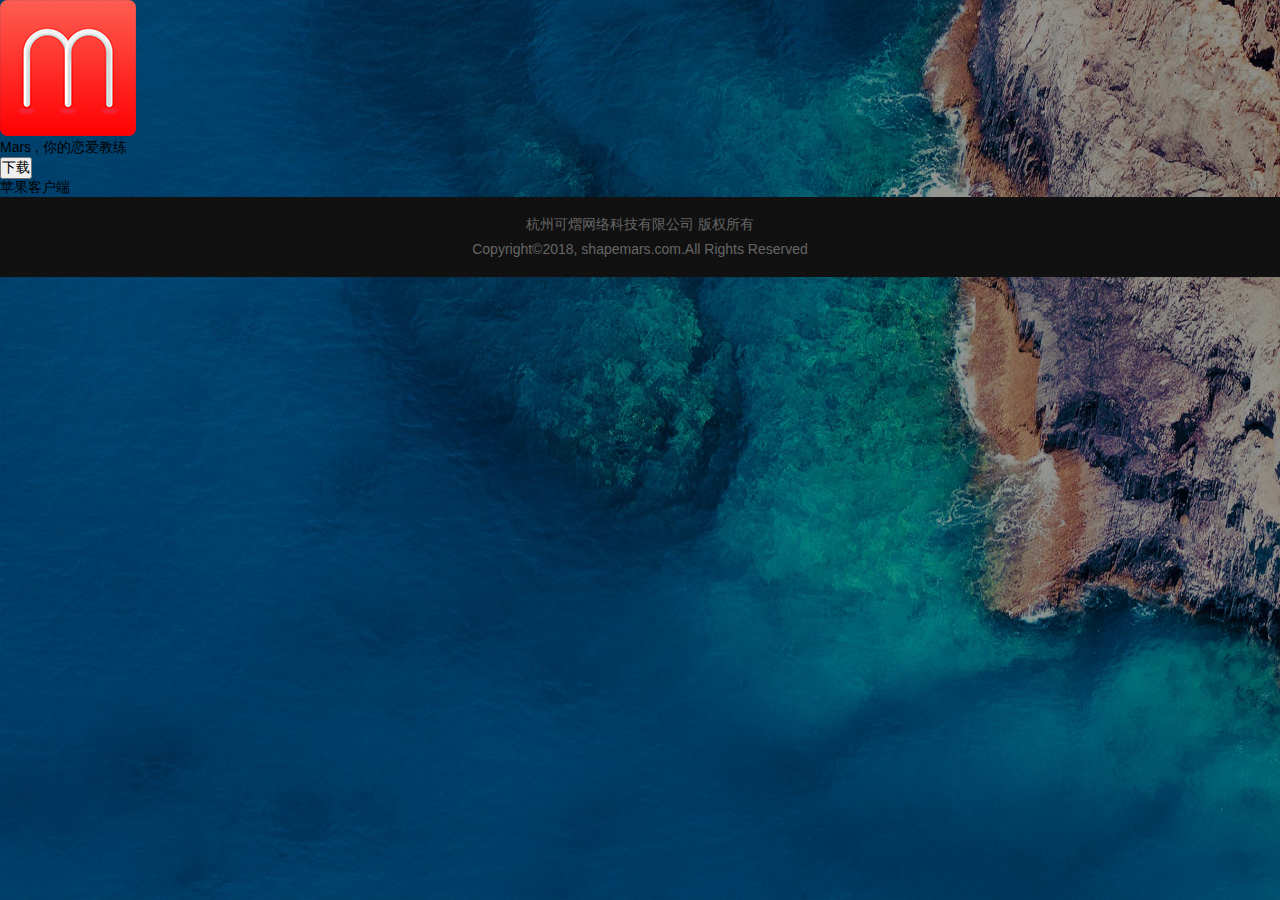
==== details.html @ c5d64050 "'c'" ====
<!DOCTYPE html>
<html lang="zh">
<head>
	<meta charset="UTF-8">
	<meta name="viewport" content="width=device-width,initial-scale=1.0, minimum-scale=1.0, maximum-scale=1.0, user-scalable=no"/>
	<meta http-equiv="X-UA-Compatible" content="ie=edge"/>
	<title>杭州可熠网络科技有限公司</title>
	<link rel="shortcut icon" href="img/favicon.ico" type="image/x-icon">
	<link rel="stylesheet" type="text/css" href="css/reset.css">
	<link rel="stylesheet" type="text/css" href="css/style.css">
	<link rel="stylesheet" type="text/css" href="css/media.css">
	<script type="text/javascript" src="js/jquery-1.11.1.min.js"></script>
	<script type="text/javascript" src="js/main.js"></script>
</head>
<body>
	<div class="main">
		<!--pages start-->
		<section class="section section1">
			<div class="section1_cnt">
				<img src="img/logo.png" class="logo" alt="logo"/>
				<h2 class="section1_title">Mars , 你的恋爱教练</h2>
				<p class="section1_description title_pc none">恋爱并不是一种神奇的天赋，而是一种能力，就像打球，游泳一样。每个人</br>
				都可以通过学习和努力，来掌握其中的方法，拥有更好的爱情</p>
				<p class="section1_description title_wap none">恋爱并不是一种神奇的天赋，</br>而是一种能力，就像打球，游泳一样。</br>每个人
				都可以通过学习和努力，</br>来掌握其中的方法，拥有更好的爱情。</p>
				<div class="section1_download">
					<button class="hand" id="download_btn">下载</button>
					<p>苹果客户端</p>
				</div>
			</div>
		</section>
		<section class="section section2"></section>
		<section class="section section3"></section>
		<section class="section section4"></section>
		<!--pages end-->
		<!--footer start-->
		<div class="footer">
			<p class="t_c">杭州可熠网络科技有限公司   版权所有</br>Copyright©2018, shapemars.com.All Rights Reserved</p>
		</div>
		<!--footer end-->
		<!--下载提示弹框 start-->
		<div class="popup_box none">
			<div class="popup_layer"></div>
			<div class="popup">
				<p>产品将于2018年2月10日上线</br>敬请期待!</p>
				<button class="hand close">确定</button>
			</div>
		</div>
		<!--下载提示弹框 end-->
	</div>
</body>
</html>
---- css/style.css ----
.main{
	position: relative;
	width: 100%;
	height: 100%;
	background-color: #ccc;
	background-image: url(../img/bg.png);
	background-repeat: no-repeat;
	background-size: 100% 100%;
	display: flex;
	flex-direction: column;
}
.main .wrapper{
	/*flex: 1;*/
	width: 100%;
	height: 100%;
	display: flex;
	flex-direction: column;
	justify-content: center;
}
.main .wrapper .content{
	text-align: center;
}
.main .wrapper .content .logo{
	display: block;
	width: 90px;
	height: 90px;
	margin: 40px auto 0;
}
.main .wrapper .content .title h2{
	line-height: 1.2;
	font-size: 60px;
	color: #fff;
	margin-top: 30px;
	font-weight: 600;
}
.main .wrapper .content .title p{
	line-height: 1.6;
	font-size: 18px;
	color: #fff;
	margin-top: 24px;
	font-weight: 300;
}
.main .wrapper .content .dowload button{
	width: 220px;
	height: 38px;
	line-height: 39px;
	color: #fff;
	font-size: 16px;
	background-color: #e9191a;
	border: none;
	border-radius: 30px;
	margin-top: 7%;
	outline: none;
	font-weight: 300;
}
.main .wrapper .content .dowload p{
	line-height: 3;
	color: #fff;
	font-size: 12px;
	letter-spacing: 1px;
	font-weight: 300;
}
/*footer*/
.main .footer{
	height: 80px;
	background-color: #111;
}
.main .footer p{
	height: 80px;
	line-height: 25px;
	padding-top: 15px;
	color: #666;
	font-size: 14px;
}
/*弹框*/
.popupBox{
	position: fixed;
	left: 0;
	top: 0;
	right: 0;
	bottom: 0;
}
.popupBox .popupLayer{
	position: absolute;
	left: 0;
	top: 0;
	right: 0;
	bottom: 0;
	background-color: #000;
	opacity: .7;
}
.popupBox .popup{
	position: absolute;
	left: 50%;
	top: 50%;
	width: 400px;
	height: 260px;
	margin-left: -200px;
	margin-top: -130px;
	padding-top: 58px;
	text-align: center;
	background-color: #fff;
	border-radius: 10px;
	z-index: 2;
}
.popupBox .popup img{
	width: 100px;
	height: 100px;
}
.popupBox .popup p{
	line-height: 30px;
	font-size: 22px;
}
.popupBox .popup button{
	width: 220px;
	height: 38px;
	line-height: 39px;
	font-size: 16px;
	margin-top: 40px;
	color: #fff;
	background-color: #e9191a;
	border: none;
	border-radius: 50px;
	outline: none;
	font-weight: 300;
}
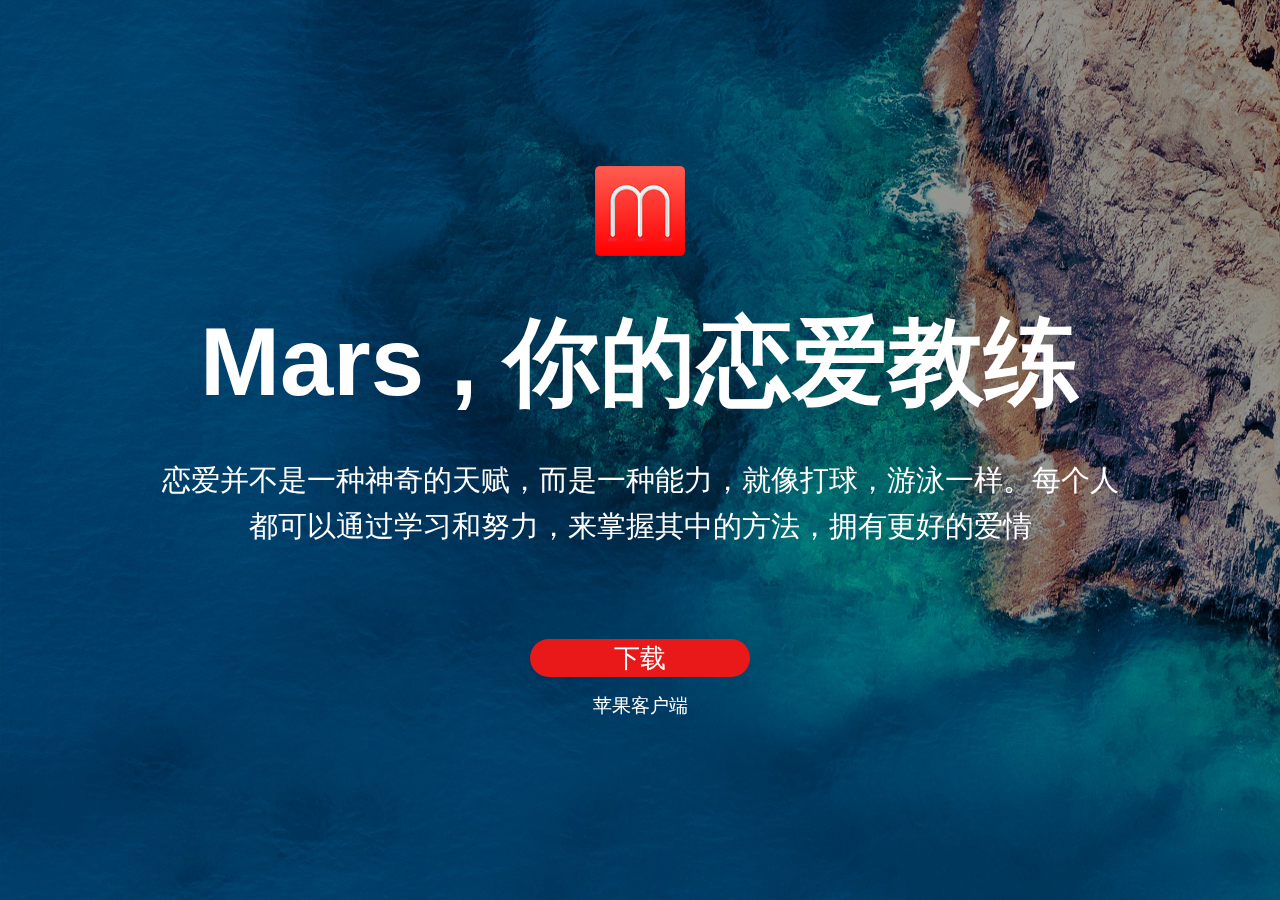
==== commit 76dbdade: "'c'" ====
--- a/details.html
+++ b/details.html
@@ -17,21 +17,42 @@
 		<!--pages start-->
 		<section class="section section1">
 			<div class="section1_cnt">
-				<img src="img/logo.png" class="logo" alt="logo"/>
-				<h2 class="section1_title">Mars , 你的恋爱教练</h2>
-				<p class="section1_description title_pc none">恋爱并不是一种神奇的天赋，而是一种能力，就像打球，游泳一样。每个人</br>
+				<img src="img/logo.png" class="logo animation1" alt="logo"/>
+				<h2 class="section1_title animation2">Mars , 你的恋爱教练</h2>
+				<p class="section1_description title_pc none animation3">恋爱并不是一种神奇的天赋，而是一种能力，就像打球，游泳一样。每个人</br>
 				都可以通过学习和努力，来掌握其中的方法，拥有更好的爱情</p>
-				<p class="section1_description title_wap none">恋爱并不是一种神奇的天赋，</br>而是一种能力，就像打球，游泳一样。</br>每个人
+				<p class="section1_description title_wap none animation3">恋爱并不是一种神奇的天赋，</br>而是一种能力，就像打球，游泳一样。</br>每个人
 				都可以通过学习和努力，</br>来掌握其中的方法，拥有更好的爱情。</p>
-				<div class="section1_download">
+				<div class="section1_download animation4">
 					<button class="hand" id="download_btn">下载</button>
 					<p>苹果客户端</p>
 				</div>
 			</div>
 		</section>
-		<section class="section section2"></section>
-		<section class="section section3"></section>
-		<section class="section section4"></section>
+		<section class="section section2">
+			<h2 class="section2_title opacity_0 anchor2">女朋友不是追到的，</br>是吸引到的</h2>
+			<p class="section2_description opacity_0 anchor3">
+				恋爱的核心，是吸引，而不是迎合。</br>
+				你可能会有这样的经历，对自己喜欢的人无条件的付出，甚至做了很多违反自己原则的事情。</br>
+				这个过程很辛苦，也很漫长，希望通过更多的付出，去感动她，去追到她。</br>
+				但是，她却告诉你，你是一个好人。</br>
+				其实，你真正应该学习和努力的，不是怎么去追求，而是怎么去吸引</p>
+			<div class="section2_img opacity_0 anchor1"></div>
+		</section>
+		<section class="section section3">
+			<h2 class="section2_title t_l opacity_0 anchor5">发现并驾驭，吸引力的密码</h2>
+			<p class="section2_description t_l opacity_0 anchor6">
+				吸引是自然而然发生的。每个人的内心，都有一个神奇的程序，会告诉我们，
+				谁是更有魅力的</br>异性。我们甚至都不需要去思考，就会自动的做出判断。</br>
+				所以，只要我们发现并驾驭了其中的密码，就可以自然而然的，打开异性心中的吸引力开关</p>
+			<div class="section2_img opacity_0 anchor4"></div>
+		</section>
+		<section class="section section4">
+			<h2 class="section4_title opacity_0 anchor7">我们一起 , 开启这段神奇的旅程</h2>
+			<div class="section2_img">
+				<img src="img/bg3.png" alt="" />
+			</div>
+		</section>
 		<!--pages end-->
 		<!--footer start-->
 		<div class="footer">
--- a/css/style.css
+++ b/css/style.css
@@ -1,86 +1,74 @@
 .main{
+	width: 100%;
+	height: 100%;
+	overflow-x: hidden;
+	overflow-y: auto;
+}
+.section{
 	position: relative;
 	width: 100%;
 	height: 100%;
-	background-color: #ccc;
+	min-height: 568px;
+}
+.section1{
 	background-image: url(../img/bg.png);
 	background-repeat: no-repeat;
 	background-size: 100% 100%;
-	display: flex;
-	flex-direction: column;
-}
-.main .wrapper{
-	/*flex: 1;*/
-	width: 100%;
-	height: 100%;
-	display: flex;
-	flex-direction: column;
-	justify-content: center;
-}
-.main .wrapper .content{
+}
+.section1_cnt{
+	position: absolute;
+	left: 0;
+	right: 0;
+	top: 50%;
 	text-align: center;
 }
-.main .wrapper .content .logo{
+.logo{
 	display: block;
 	width: 90px;
 	height: 90px;
-	margin: 40px auto 0;
-}
-.main .wrapper .content .title h2{
+	margin: 0 auto;
+}
+.section1_title{
 	line-height: 1.2;
-	font-size: 60px;
-	color: #fff;
-	margin-top: 30px;
+	font-size: 6rem;
+	color: #fff;
+	margin-top: 3rem;
 	font-weight: 600;
 }
-.main .wrapper .content .title p{
+.section1_description{
 	line-height: 1.6;
-	font-size: 18px;
-	color: #fff;
-	margin-top: 24px;
-	font-weight: 300;
-}
-.main .wrapper .content .dowload button{
+	margin-top: 2.4rem;
+	color: #fff;
+	font-size: 1.8rem;
+	font-weight: 300;
+}
+.section1_download button{
 	width: 220px;
 	height: 38px;
 	line-height: 39px;
 	color: #fff;
-	font-size: 16px;
+	font-size: 1.6rem;
 	background-color: #e9191a;
 	border: none;
-	border-radius: 30px;
+	border-radius: 19px;
+	outline: none;
+	font-weight: 300;
 	margin-top: 7%;
-	outline: none;
-	font-weight: 300;
-}
-.main .wrapper .content .dowload p{
+}
+.section1_download p{
 	line-height: 3;
 	color: #fff;
-	font-size: 12px;
-	letter-spacing: 1px;
-	font-weight: 300;
-}
-/*footer*/
-.main .footer{
-	height: 80px;
-	background-color: #111;
-}
-.main .footer p{
-	height: 80px;
-	line-height: 25px;
-	padding-top: 15px;
-	color: #666;
-	font-size: 14px;
-}
-/*弹框*/
-.popupBox{
+	font-size: 1.2rem;
+	font-weight: 300;
+}
+.popup_box{
 	position: fixed;
 	left: 0;
 	top: 0;
 	right: 0;
 	bottom: 0;
 }
-.popupBox .popupLayer{
+.popup_layer{
 	position: absolute;
 	left: 0;
 	top: 0;
@@ -88,8 +76,9 @@
 	bottom: 0;
 	background-color: #000;
 	opacity: .7;
-}
-.popupBox .popup{
+	z-index: 1;
+}
+.popup{
 	position: absolute;
 	left: 50%;
 	top: 50%;
@@ -103,19 +92,15 @@
 	border-radius: 10px;
 	z-index: 2;
 }
-.popupBox .popup img{
-	width: 100px;
-	height: 100px;
-}
-.popupBox .popup p{
+.popup p{
 	line-height: 30px;
-	font-size: 22px;
-}
-.popupBox .popup button{
+	font-size: 2rem;
+}
+.popup button{
 	width: 220px;
 	height: 38px;
 	line-height: 39px;
-	font-size: 16px;
+	font-size: 1.6rem;
 	margin-top: 40px;
 	color: #fff;
 	background-color: #e9191a;
@@ -123,4 +108,137 @@
 	border-radius: 50px;
 	outline: none;
 	font-weight: 300;
+}
+.section2{
+	
+}
+.section2_title{
+	line-height: 1.2;
+	font-size: 6rem;
+	color: #111;
+	padding: 3rem 3rem 0;
+	font-weight: 600;
+}
+.section2_description{
+	line-height: 1.6;
+	margin-top: 2.4rem;
+	padding: 0 3rem;
+	color: #111;
+	font-size: 1.8rem;
+}
+.section2_img{
+	position: absolute;
+	left: 0;
+	top: 0;
+	right: 0;
+	bottom: 0;
+	width: 100%;
+	height: 100%;
+	z-index: -1;
+}
+.section2_img img{
+	display: block;
+	width: 100%;
+	height: 100%;
+}
+.section3{
+	
+}
+.section4{
+	height: 510px;
+	min-height: 510px;
+}
+.section4_title{
+	line-height: 1.2;
+	padding-top: 215px;
+	color: #fff;
+	font-size: 6rem;
+	font-weight: 600;
+	text-align: center;
+}
+.opacity_0{
+	opacity: 0;
+}
+/*文字位置*/
+.anchor2{
+	margin-left: 15%;
+	padding-top: 10rem;
+}
+.anchor3{
+	margin-left: 15%;
+}
+.anchor5{
+	margin-left: 40%;
+	padding-top: 15rem;
+}
+.anchor6{
+	margin-left: 40%;
+}
+.anchor1{
+	background-image: url(../img/bg1.png);
+    background-position: 50% 75%;
+    background-size: cover;
+    background-repeat: no-repeat;
+    overflow: hidden;
+}
+.anchor4{
+	background: url(../img/bg2.png);
+    background-position: 50% 80%;
+    background-size: cover;
+    background-repeat: no-repeat;
+    overflow: hidden;
+}
+/*footer*/
+.footer{
+	width: 100%;
+	height: 70px;
+	background-color: #000;
+}
+.footer p{
+	height: 100%;
+	line-height: 20px;
+	padding-top: 15px;
+	color: #999;
+	font-size: 1.4rem;
+}
+/*动画1*/
+.animation1{
+	animation: copyInfo 1.7s 0.2s cubic-bezier(0.165, 0.84, 0.44, 1) both;
+}
+/*动画2*/
+.animation2{
+	animation: copyInfo 1.7s 0.8s cubic-bezier(0.165, 0.84, 0.44, 1) both;
+}
+/*动画3*/
+.animation3{
+	animation: copyInfo 1.7s 1.2s cubic-bezier(0.165, 0.84, 0.44, 1) both;
+}
+/*动画3*/
+.animation4{
+	animation: copyInfo 1.7s 1.6s cubic-bezier(0.165, 0.84, 0.44, 1) both;
+}
+/*动画步骤*/
+@-webkit-keyframes copyInfo {
+  from {
+    opacity: 0;
+    -webkit-transform: translateY(45px) translateZ(0);
+    transform: translateY(45px) translateZ(0);
+  }
+  to {
+    opacity: 1;
+    -webkit-transform: translateY(0) translateZ(0);
+    transform: translateY(0) translateZ(0);
+  }
+}
+@keyframes copyInfo {
+  from {
+    opacity: 0;
+    -webkit-transform: translateY(45px) translateZ(0);
+    transform: translateY(45px) translateZ(0);
+  }
+  to {
+    opacity: 1;
+    -webkit-transform: translateY(0) translateZ(0);
+    transform: translateY(0) translateZ(0);
+  }
 }--- a/css/media.css
+++ b/css/media.css
@@ -0,0 +1,246 @@
+
+@media screen and (max-width: 319px){
+    .logo{
+		width: 60px;
+		height: 60px;
+	}
+	.section1_title{
+		font-size: 2.4rem;
+		margin-top: 10%;
+	}
+	.section1_description{
+		font-size: 1.6rem;
+		margin-top: 2rem;
+	}
+	.section1_download button{
+		font-size: 1.6rem;
+		margin-top: 30%;
+	}
+	.footer{
+		height: 40px;
+	}
+	.footer p{
+		line-height: 15px;
+		padding-top: 5px;
+		font-size: 1.2rem;
+	}
+	.popup{
+		width: 300px;
+		margin-left: -150px;
+	}
+	.anchor2{
+		font-size: 2.4rem;
+		margin-left: 0;
+		padding-top: 2rem;
+	}
+	.anchor3{
+		font-size: 1.6rem;
+		margin-left: 0;
+	}
+	.anchor5{
+		font-size: 2.4rem;
+		margin-left: 0;
+		padding-top: 5rem;
+	}
+	.anchor6{
+		font-size: 1.6rem;
+		margin-left: 0;
+	}
+	.anchor7{
+		font-size: 2.4rem;
+	}
+}
+@media screen and (min-width: 320px) and (max-width: 375px){
+    .logo{
+		width: 60px;
+		height: 60px;
+	}
+	.section1_title{
+		font-size: 2.4rem;
+		margin-top: 10%;
+	}
+	.section1_description{
+		font-size: 1.6rem;
+		margin-top: 2rem;
+	}
+	.section1_download button{
+		font-size: 1.6rem;
+		margin-top: 45%;
+	}
+	.footer{
+		height: 40px;
+	}
+	.footer p{
+		line-height: 15px;
+		padding-top: 5px;
+		font-size: 1.2rem;
+	}
+	.popup{
+		width: 310px;
+		margin-left: -155px;
+	}
+	.anchor2{
+		font-size: 2.4rem;
+		margin-left: 0;
+		padding-top: 5rem;
+	}
+	.anchor3{
+		font-size: 1.6rem;
+		margin-left: 0;
+	}
+	.anchor5{
+		font-size: 2.4rem;
+		margin-left: 0;
+		padding-top: 6rem;
+	}
+	.anchor6{
+		font-size: 1.6rem;
+		margin-left: 0;
+	}
+	.anchor7{
+		font-size: 2.4rem;
+	}
+}
+@media screen and (min-width: 376px) and (max-width: 425px){
+    .logo{
+		width: 70px;
+		height: 70px;
+	}
+	.section1_title{
+		font-size: 2.8rem;
+		margin-top: 10%;
+	}
+	.section1_description{
+		font-size: 2rem;
+		margin-top: 2rem;
+	}
+	.section1_download button{
+		font-size: 1.8rem;
+		margin-top: 42%;
+	}
+	.footer{
+		height: 50px;
+	}
+	.footer p{
+		line-height: 15px;
+		padding-top: 10px;
+		font-size: 1.2rem;
+	}
+	.popup{
+		width: 340px;
+		margin-left: -170px;
+	}
+	.anchor2{
+		font-size: 2.8rem;
+		margin-left: 0;
+		padding-top: 6rem;
+	}
+	.anchor3{
+		font-size: 2rem;
+		margin-left: 0;
+	}
+	.anchor5{
+		font-size: 2.8rem;
+		margin-left: 0;
+		padding-top: 8rem;
+	}
+	.anchor6{
+		font-size: 2rem;
+		margin-left: 0;
+	}
+	.anchor7{
+		font-size: 2.8rem;
+	}
+}
+@media screen and (min-width: 426px) and (max-width: 768px){
+    .logo{
+		width: 70px;
+		height: 70px;
+	}
+	.section1_title{
+		font-size: 4rem;
+		margin-top: 10%;
+	}
+	.section1_description{
+		font-size: 2rem;
+		margin-top: 2rem;
+	}
+	.section1_download button{
+		font-size: 1.8rem;
+		margin-top: 35%;
+	}
+	.footer{
+		height: 50px;
+	}
+	.footer p{
+		line-height: 15px;
+		padding-top: 10px;
+		font-size: 1.2rem;
+	}
+	.anchor2{
+		font-size: 4rem;
+		margin-left: 0;
+		padding-top: 8rem;
+	}
+	.anchor3{
+		font-size: 2rem;
+		margin-left: 0;
+	}
+	.anchor5{
+		font-size: 4rem;
+		margin-left: 0;
+		padding-top: 8rem;
+	}
+	.anchor6{
+		font-size: 2rem;
+		margin-left: 0;
+	}
+	.anchor7{
+		font-size: 4rem;
+	}
+}
+@media screen and (min-width: 769px) and (max-width: 1024px){
+    .logo{
+		width: 80px;
+		height: 80px;
+	}
+	.section1_title{
+		font-size: 4.8rem;
+	}
+	.section1_description{
+		margin-top: 2rem;
+	}
+	.section1_download button{
+		font-size: 1.6rem;
+		margin-top: 6%;
+	}
+	.footer{
+		height: 50px;
+	}
+	.footer p{
+		line-height: 15px;
+		padding-top: 10px;
+		font-size: 1.2rem;
+	}
+	.anchor2{
+		font-size: 4.8rem;
+		margin-left: 5%;
+		padding-top: 5rem;
+	}
+	.anchor3{
+		font-size: 2rem;
+		margin-left: 5%;
+	}
+	.anchor5{
+		font-size: 4.8rem;
+		margin-left: 30%;
+		padding-top: 6rem;
+	}
+	.anchor6{
+		font-size: 2rem;
+		margin-left: 30%;
+	}
+	.anchor7{
+		font-size: 4.8rem;
+	}
+}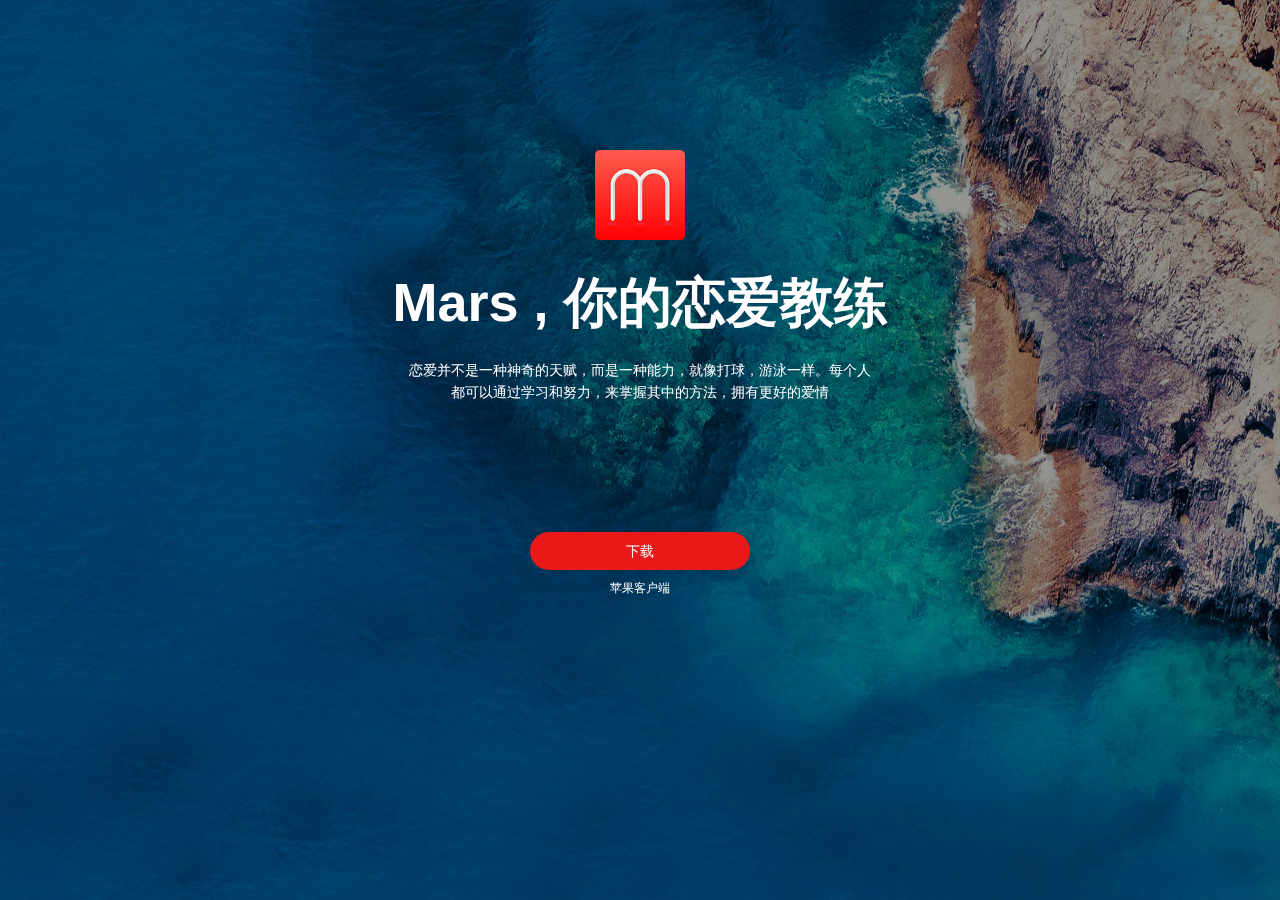
==== commit 8766f567: "'1'" ====
--- a/details.html
+++ b/details.html
@@ -32,25 +32,20 @@
 		<section class="section section2">
 			<h2 class="section2_title opacity_0 anchor2">女朋友不是追到的，</br>是吸引到的</h2>
 			<p class="section2_description opacity_0 anchor3">
-				恋爱的核心，是吸引，而不是迎合。</br>
-				你可能会有这样的经历，对自己喜欢的人无条件的付出，甚至做了很多违反自己原则的事情。</br>
-				这个过程很辛苦，也很漫长，希望通过更多的付出，去感动她，去追到她。</br>
-				但是，她却告诉你，你是一个好人。</br>
-				其实，你真正应该学习和努力的，不是怎么去追求，而是怎么去吸引</p>
+				恋爱的核心，是吸引，而不是迎合。<br/>你可能会有这样的经历，对自己喜欢的人无条件的付出，甚至做了很多违反自己原则的事情。这个过程很辛苦，也很漫长，希望通过更多的付出，去感动她，去追到她。但是，她却告诉你，你是一个好人。其实，你真正应该学习和努力的，不是怎么去追求，而是怎么去吸引</p>
 			<div class="section2_img opacity_0 anchor1"></div>
 		</section>
 		<section class="section section3">
-			<h2 class="section2_title t_l opacity_0 anchor5">发现并驾驭，吸引力的密码</h2>
+			<h2 class="section2_title t_l opacity_0 anchor5">发现并驾驭，<br/>吸引力的密码</h2>
 			<p class="section2_description t_l opacity_0 anchor6">
-				吸引是自然而然发生的。每个人的内心，都有一个神奇的程序，会告诉我们，
-				谁是更有魅力的</br>异性。我们甚至都不需要去思考，就会自动的做出判断。</br>
-				所以，只要我们发现并驾驭了其中的密码，就可以自然而然的，打开异性心中的吸引力开关</p>
+				吸引是自然而然发生的。每个人的内心，都有一个神奇的程序，会告诉我们，谁是更有魅力的异性。我们甚至都不需要去思考，就会自动的做出判断。所以，只要我们发现并驾驭了其中的密码，就可以自然而然的，打开异性心中的吸引力开关</p>
 			<div class="section2_img opacity_0 anchor4"></div>
 		</section>
-		<section class="section section4">
-			<h2 class="section4_title opacity_0 anchor7">我们一起 , 开启这段神奇的旅程</h2>
+		<section class="section section4  anchor8">
+			<h2 class="section4_title title_pc none  opacity_0 anchor7">我们一起 , 开启这段神奇的旅程</h2>
+			<h2 class="section4_title title_wap none opacity_0 anchor7">我们一起 , <br/>开启这段神奇的旅程</h2>
 			<div class="section2_img">
-				<img src="img/bg3.png" alt="" />
+				<!--<img src="img/bg3.png" alt="" />-->
 			</div>
 		</section>
 		<!--pages end-->
--- a/css/style.css
+++ b/css/style.css
@@ -21,6 +21,7 @@
 	right: 0;
 	top: 50%;
 	text-align: center;
+	margin-top: -300px!important;
 }
 .logo{
 	display: block;
@@ -30,7 +31,7 @@
 }
 .section1_title{
 	line-height: 1.2;
-	font-size: 6rem;
+	font-size: 5.4rem;
 	color: #fff;
 	margin-top: 3rem;
 	font-weight: 600;
@@ -39,7 +40,7 @@
 	line-height: 1.6;
 	margin-top: 2.4rem;
 	color: #fff;
-	font-size: 1.8rem;
+	font-size: 1.4rem;
 	font-weight: 300;
 }
 .section1_download button{
@@ -47,13 +48,13 @@
 	height: 38px;
 	line-height: 39px;
 	color: #fff;
-	font-size: 1.6rem;
+	font-size: 1.4rem;
 	background-color: #e9191a;
 	border: none;
 	border-radius: 19px;
 	outline: none;
 	font-weight: 300;
-	margin-top: 7%;
+	margin-top: 10%;
 }
 .section1_download p{
 	line-height: 3;
@@ -114,7 +115,7 @@
 }
 .section2_title{
 	line-height: 1.2;
-	font-size: 6rem;
+	font-size: 5.4rem;
 	color: #111;
 	padding: 3rem 3rem 0;
 	font-weight: 600;
@@ -124,7 +125,7 @@
 	margin-top: 2.4rem;
 	padding: 0 3rem;
 	color: #111;
-	font-size: 1.8rem;
+	font-size: 1.4rem;
 }
 .section2_img{
 	position: absolute;
@@ -145,14 +146,14 @@
 	
 }
 .section4{
-	height: 510px;
-	min-height: 510px;
+	height: 92%;
+	min-height: 92%;
 }
 .section4_title{
 	line-height: 1.2;
-	padding-top: 215px;
-	color: #fff;
-	font-size: 6rem;
+	padding-top: 20%;
+	color: #fff;
+	font-size: 5.4rem;
 	font-weight: 600;
 	text-align: center;
 }
@@ -162,20 +163,21 @@
 /*文字位置*/
 .anchor2{
 	margin-left: 15%;
-	padding-top: 10rem;
+	padding-top: 8%;
 }
 .anchor3{
 	margin-left: 15%;
 }
 .anchor5{
 	margin-left: 40%;
-	padding-top: 15rem;
+	padding-top: 8%;
 }
 .anchor6{
 	margin-left: 40%;
+	
 }
 .anchor1{
-	background-image: url(../img/bg1.png);
+	background-image: url(../img/bg4.png);
     background-position: 50% 75%;
     background-size: cover;
     background-repeat: no-repeat;
@@ -188,16 +190,25 @@
     background-repeat: no-repeat;
     overflow: hidden;
 }
+
+.anchor8 {
+    background: url(../img/bg3.png);
+    background-position: 50% 80%;
+    background-size: cover;
+    background-repeat: no-repeat;
+    overflow: hidden;
+}
 /*footer*/
 .footer{
 	width: 100%;
-	height: 70px;
+	height: 8%;
+	min-height: 70px;
 	background-color: #000;
 }
 .footer p{
 	height: 100%;
 	line-height: 20px;
-	padding-top: 15px;
+	padding-top: 20px;
 	color: #999;
 	font-size: 1.4rem;
 }
--- a/css/media.css
+++ b/css/media.css
@@ -21,7 +21,7 @@
 	}
 	.footer p{
 		line-height: 15px;
-		padding-top: 5px;
+		/*padding-top: 5px;*/
 		font-size: 1.2rem;
 	}
 	.popup{
@@ -49,6 +49,8 @@
 	.anchor7{
 		font-size: 2.4rem;
 	}
+	.section4_title{padding-top: 60%;}
+	
 }
 @media screen and (min-width: 320px) and (max-width: 375px){
     .logo{
@@ -72,7 +74,7 @@
 	}
 	.footer p{
 		line-height: 15px;
-		padding-top: 5px;
+		/*padding-top: 5px;*/
 		font-size: 1.2rem;
 	}
 	.popup{
@@ -100,6 +102,8 @@
 	.anchor7{
 		font-size: 2.4rem;
 	}
+	.section4_title{padding-top: 60%;}
+	.section1_cnt{top: 60%;}
 }
 @media screen and (min-width: 376px) and (max-width: 425px){
     .logo{
@@ -123,7 +127,7 @@
 	}
 	.footer p{
 		line-height: 15px;
-		padding-top: 10px;
+		/*padding-top: 10px;*/
 		font-size: 1.2rem;
 	}
 	.popup{
@@ -151,6 +155,7 @@
 	.anchor7{
 		font-size: 2.8rem;
 	}
+	.section4_title{padding-top: 60%;}
 }
 @media screen and (min-width: 426px) and (max-width: 768px){
     .logo{
@@ -174,7 +179,7 @@
 	}
 	.footer p{
 		line-height: 15px;
-		padding-top: 10px;
+		/*padding-top: 10px;*/
 		font-size: 1.2rem;
 	}
 	.anchor2{
@@ -219,7 +224,7 @@
 	}
 	.footer p{
 		line-height: 15px;
-		padding-top: 10px;
+		/*padding-top: 10px;*/
 		font-size: 1.2rem;
 	}
 	.anchor2{
@@ -243,4 +248,9 @@
 	.anchor7{
 		font-size: 4.8rem;
 	}
-}+}
+
+@media screen and (min-width: 1024px) {
+	.anchor6{width: 700px;}
+	.anchor3{width: 700px;}
+}
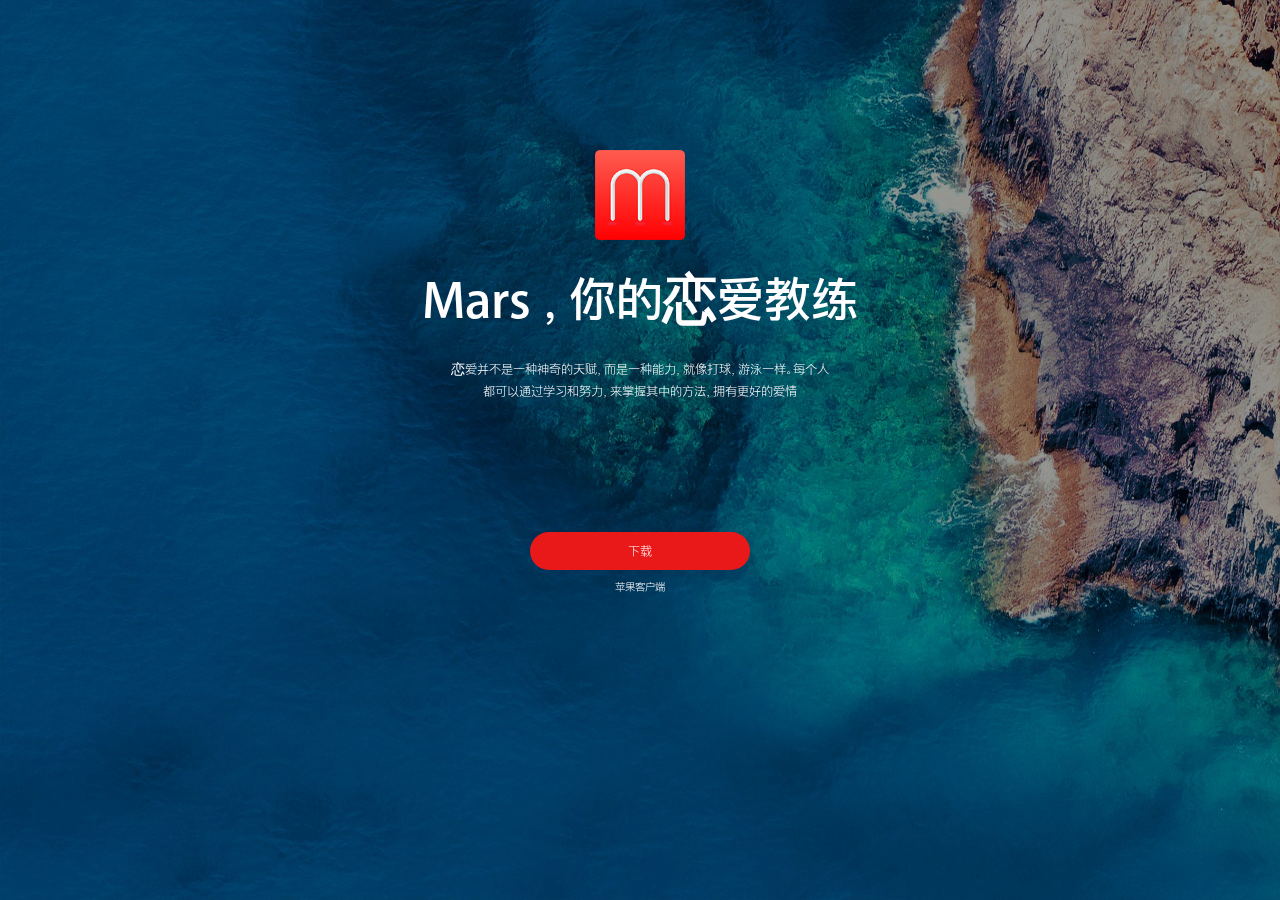
==== commit ce4ff3b5: "'1'" ====
--- a/details.html
+++ b/details.html
@@ -7,6 +7,7 @@
 	<title>杭州可熠网络科技有限公司</title>
 	<link rel="shortcut icon" href="img/favicon.ico" type="image/x-icon">
 	<link rel="stylesheet" type="text/css" href="css/reset.css">
+	<link rel="stylesheet" type="text/css" href="css/font.css">
 	<link rel="stylesheet" type="text/css" href="css/style.css">
 	<link rel="stylesheet" type="text/css" href="css/media.css">
 	<script type="text/javascript" src="js/jquery-1.11.1.min.js"></script>
--- a/css/font.css
+++ b/css/font.css
@@ -0,0 +1,30 @@
+@font-face {
+	font-family:'HanHei SC';
+	font-style:normal;
+	font-weight:300;
+	src:url("../font/HanHei-SC/HanHei-SC-thin.woff") format("woff"),
+		url("../font/HanHei-SC/HanHei-SC-thin.ttf") format("truetype");
+}
+@font-face {
+	font-family:'HanHei SC 300';
+	src:url("../font/HanHei-SC/HanHei-SC-thin.eot");
+}
+@font-face {
+	font-family:'HanHei SC';
+	font-style:normal;
+	font-weight:600;
+	src:url("../font/HanHei-SC/HanHei-SC-semibold.woff") format("woff"),
+		url("../font/HanHei-SC/HanHei-SC-semibold.ttf") format("truetype");
+}
+@font-face {
+	font-family:'HanHei SC 600';
+	src:url("../font/HanHei-SC/HanHei-SC-semibold.eot");
+}
+@font-face {
+	font-family:'HanHei SC';
+	font-style:normal;
+	font-weight:400;
+	src:url("../fonts/HanHei-SC/HanHei-SC-text.eot");
+	src:url("../fonts/HanHei-SC/HanHei-SC-text.woff") format("woff"),
+		url("../fonts/HanHei-SC/HanHei-SC-text.ttf") format("truetype");
+}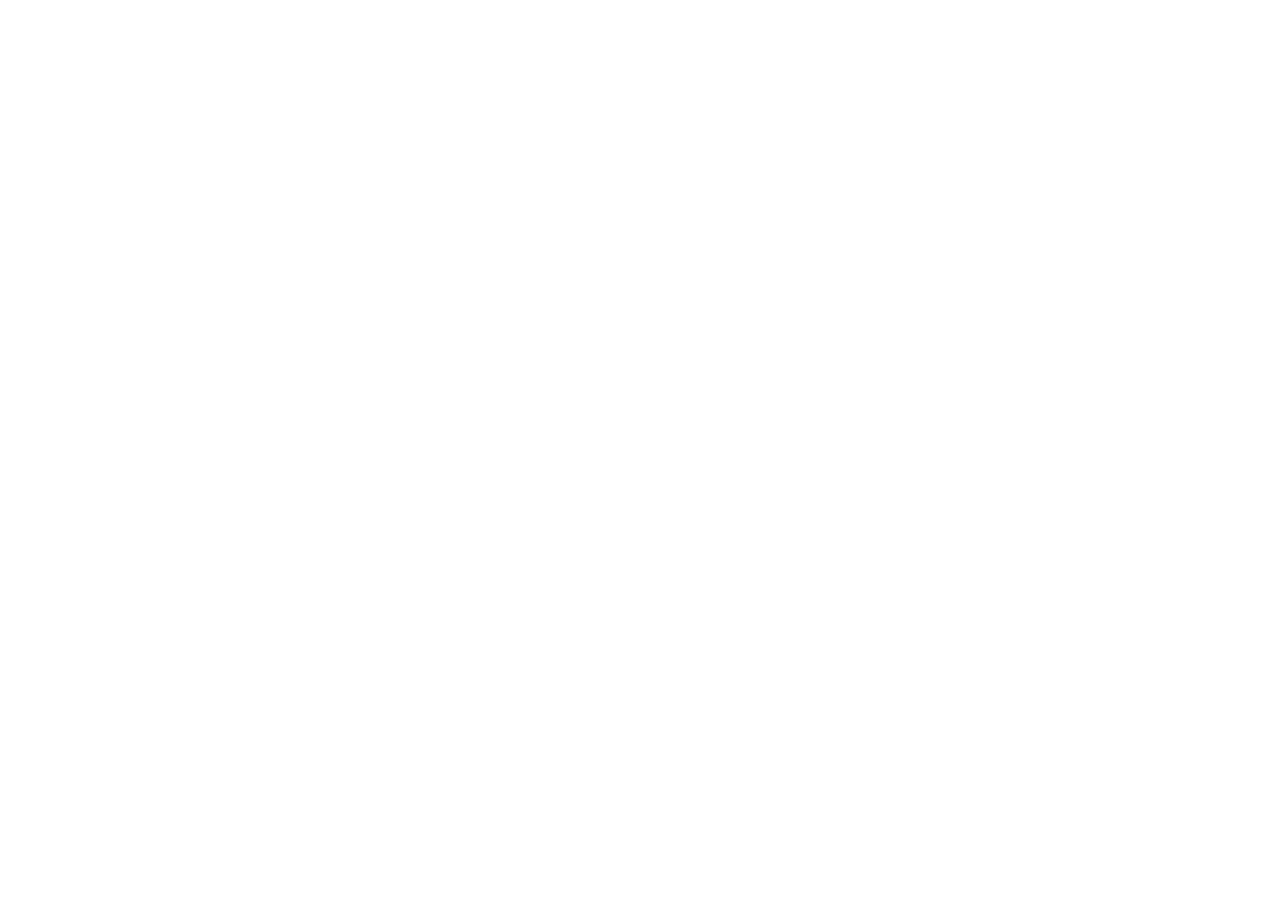
==== commit 3eb2b4ee: "'1'" ====
--- a/details.html
+++ b/details.html
@@ -4,27 +4,28 @@
 	<meta charset="UTF-8">
 	<meta name="viewport" content="width=device-width,initial-scale=1.0, minimum-scale=1.0, maximum-scale=1.0, user-scalable=no"/>
 	<meta http-equiv="X-UA-Compatible" content="ie=edge"/>
-	<title>杭州可熠网络科技有限公司</title>
+	<meta name="Keywords" content="恋爱并不是一种神奇的天赋，而是一种能力，就像打球，游泳一样。每个人都可以通过学习和努力，来掌握其中的方法，拥有更好的爱情"/>
+	<meta name="Description" content="恋爱并不是一种神奇的天赋，而是一种能力，就像打球，游泳一样。每个人都可以通过学习和努力，来掌握其中的方法，拥有更好的爱情"/>
+	<title>Mars，你的恋爱教练</title>
 	<link rel="shortcut icon" href="img/favicon.ico" type="image/x-icon">
 	<link rel="stylesheet" type="text/css" href="css/reset.css">
-	<link rel="stylesheet" type="text/css" href="css/font.css">
-	<link rel="stylesheet" type="text/css" href="css/style.css">
-	<link rel="stylesheet" type="text/css" href="css/media.css">
+	<!--<link rel="stylesheet" type="text/css" href="css/font.css?v=1">-->
+	<link rel="stylesheet" type="text/css" href="css/style.css?v=1.0">
+	<link rel="stylesheet" type="text/css" href="css/media.css?v=1.0">
 	<script type="text/javascript" src="js/jquery-1.11.1.min.js"></script>
-	<script type="text/javascript" src="js/main.js"></script>
 </head>
 <body>
 	<div class="main">
 		<!--pages start-->
 		<section class="section section1">
 			<div class="section1_cnt">
-				<img src="img/logo.png" class="logo animation1" alt="logo"/>
-				<h2 class="section1_title animation2">Mars , 你的恋爱教练</h2>
-				<p class="section1_description title_pc none animation3">恋爱并不是一种神奇的天赋，而是一种能力，就像打球，游泳一样。每个人</br>
+				<img src="img/logo.png" class="logo opacity_0" alt="logo"/>
+				<h2 class="section1_title opacity_0">Mars , 你的恋爱教练</h2>
+				<p class="section1_description title_pc none opacity_0">恋爱并不是一种神奇的天赋，而是一种能力，就像打球，游泳一样。每个人</br>
 				都可以通过学习和努力，来掌握其中的方法，拥有更好的爱情</p>
-				<p class="section1_description title_wap none animation3">恋爱并不是一种神奇的天赋，</br>而是一种能力，就像打球，游泳一样。</br>每个人
+				<p class="section1_description title_wap none opacity_0">恋爱并不是一种神奇的天赋，</br>而是一种能力，就像打球，游泳一样。</br>每个人
 				都可以通过学习和努力，</br>来掌握其中的方法，拥有更好的爱情。</p>
-				<div class="section1_download animation4">
+				<div class="section1_download opacity_0">
 					<button class="hand" id="download_btn">下载</button>
 					<p>苹果客户端</p>
 				</div>
@@ -33,21 +34,19 @@
 		<section class="section section2">
 			<h2 class="section2_title opacity_0 anchor2">女朋友不是追到的，</br>是吸引到的</h2>
 			<p class="section2_description opacity_0 anchor3">
-				恋爱的核心，是吸引，而不是迎合。<br/>你可能会有这样的经历，对自己喜欢的人无条件的付出，甚至做了很多违反自己原则的事情。这个过程很辛苦，也很漫长，希望通过更多的付出，去感动她，去追到她。但是，她却告诉你，你是一个好人。其实，你真正应该学习和努力的，不是怎么去追求，而是怎么去吸引</p>
+				恋爱的核心，是吸引，而不是迎合。<br/>你可能会有这样的经历，对自己喜欢的人无条件的付出，甚至做了很多违反自己原则的事情。这个过程很辛苦，也很漫长，希望通过更多的付出，去感动她，去追到她。但是，她却告诉你，你是一个好人。<br/>其实，你真正应该学习和努力的，不是怎么去追求，而是怎么去吸引</p>
 			<div class="section2_img opacity_0 anchor1"></div>
 		</section>
 		<section class="section section3">
 			<h2 class="section2_title t_l opacity_0 anchor5">发现并驾驭，<br/>吸引力的密码</h2>
 			<p class="section2_description t_l opacity_0 anchor6">
-				吸引是自然而然发生的。每个人的内心，都有一个神奇的程序，会告诉我们，谁是更有魅力的异性。我们甚至都不需要去思考，就会自动的做出判断。所以，只要我们发现并驾驭了其中的密码，就可以自然而然的，打开异性心中的吸引力开关</p>
+				吸引是自然而然发生的。每个人的内心，都有一个神奇的程序，会告诉我们，谁是更有魅力的异性。我们甚至都不需要去思考，就会自动的做出判断。<br/>所以，只要我们发现并驾驭了其中的密码，就可以自然而然的，打开异性心中的吸引力开关</p>
 			<div class="section2_img opacity_0 anchor4"></div>
 		</section>
-		<section class="section section4  anchor8">
-			<h2 class="section4_title title_pc none  opacity_0 anchor7">我们一起 , 开启这段神奇的旅程</h2>
+		<section class="section section4 anchor8">
+			<h2 class="section4_title title_pc none opacity_0 anchor7">我们一起 , 开启这段神奇的旅程</h2>
 			<h2 class="section4_title title_wap none opacity_0 anchor7">我们一起 , <br/>开启这段神奇的旅程</h2>
-			<div class="section2_img">
-				<!--<img src="img/bg3.png" alt="" />-->
-			</div>
+			<div class="section2_img"></div>
 		</section>
 		<!--pages end-->
 		<!--footer start-->
@@ -64,6 +63,7 @@
 			</div>
 		</div>
 		<!--下载提示弹框 end-->
+		<script type="text/javascript" src="js/main.js?v=1.0"></script>
 	</div>
 </body>
 </html>--- a/css/font.css
+++ b/css/font.css
@@ -1,30 +1,7 @@
 @font-face {
-	font-family:'HanHei SC';
+	font-family:'SF Pro SC';
 	font-style:normal;
 	font-weight:300;
-	src:url("../font/HanHei-SC/HanHei-SC-thin.woff") format("woff"),
-		url("../font/HanHei-SC/HanHei-SC-thin.ttf") format("truetype");
-}
-@font-face {
-	font-family:'HanHei SC 300';
-	src:url("../font/HanHei-SC/HanHei-SC-thin.eot");
-}
-@font-face {
-	font-family:'HanHei SC';
-	font-style:normal;
-	font-weight:600;
-	src:url("../font/HanHei-SC/HanHei-SC-semibold.woff") format("woff"),
-		url("../font/HanHei-SC/HanHei-SC-semibold.ttf") format("truetype");
-}
-@font-face {
-	font-family:'HanHei SC 600';
-	src:url("../font/HanHei-SC/HanHei-SC-semibold.eot");
-}
-@font-face {
-	font-family:'HanHei SC';
-	font-style:normal;
-	font-weight:400;
-	src:url("../fonts/HanHei-SC/HanHei-SC-text.eot");
-	src:url("../fonts/HanHei-SC/HanHei-SC-text.woff") format("woff"),
-		url("../fonts/HanHei-SC/HanHei-SC-text.ttf") format("truetype");
+	src:url("font/SF-Pro-SC/PingFangSC-Thin.woff2") format("woff2"),
+		url("font/SF-Pro-SC/PingFangSC-Thin.ttf") format("truetype");
 }--- a/css/style.css
+++ b/css/style.css
@@ -11,7 +11,7 @@
 	min-height: 568px;
 }
 .section1{
-	background-image: url(../img/bg.png);
+	/*background-image: url(../img/bg.jpg);*/
 	background-repeat: no-repeat;
 	background-size: 100% 100%;
 }
@@ -21,7 +21,6 @@
 	right: 0;
 	top: 50%;
 	text-align: center;
-	margin-top: -300px!important;
 }
 .logo{
 	display: block;
@@ -34,13 +33,13 @@
 	font-size: 5.4rem;
 	color: #fff;
 	margin-top: 3rem;
-	font-weight: 600;
+	font-weight: 800;
 }
 .section1_description{
 	line-height: 1.6;
 	margin-top: 2.4rem;
 	color: #fff;
-	font-size: 1.4rem;
+	font-size: 1.8rem;
 	font-weight: 300;
 }
 .section1_download button{
@@ -48,7 +47,7 @@
 	height: 38px;
 	line-height: 39px;
 	color: #fff;
-	font-size: 1.4rem;
+	font-size: 1.8rem;
 	background-color: #e9191a;
 	border: none;
 	border-radius: 19px;
@@ -101,7 +100,7 @@
 	width: 220px;
 	height: 38px;
 	line-height: 39px;
-	font-size: 1.6rem;
+	font-size: 1.8rem;
 	margin-top: 40px;
 	color: #fff;
 	background-color: #e9191a;
@@ -117,15 +116,15 @@
 	line-height: 1.2;
 	font-size: 5.4rem;
 	color: #111;
-	padding: 3rem 3rem 0;
-	font-weight: 600;
+	padding: 3rem 0rem 0rem 3rem;
+	font-weight: 800;
 }
 .section2_description{
 	line-height: 1.6;
-	margin-top: 2.4rem;
+	margin-top: 2.8rem;
 	padding: 0 3rem;
 	color: #111;
-	font-size: 1.4rem;
+	font-size: 1.8rem;
 }
 .section2_img{
 	position: absolute;
@@ -150,54 +149,56 @@
 	min-height: 92%;
 }
 .section4_title{
-	line-height: 1.2;
-	padding-top: 20%;
+	position: absolute;
+	left: 0;
+	right: 0;
+	top: 50%;
+	margin-top: -37px;
 	color: #fff;
 	font-size: 5.4rem;
-	font-weight: 600;
+	font-weight: 800;
 	text-align: center;
 }
 .opacity_0{
 	opacity: 0;
+	
 }
 /*文字位置*/
 .anchor2{
 	margin-left: 15%;
-	padding-top: 8%;
+	padding-top: 6%;
 }
 .anchor3{
 	margin-left: 15%;
 }
 .anchor5{
 	margin-left: 40%;
-	padding-top: 8%;
+	padding-top: 6%;
 }
 .anchor6{
 	margin-left: 40%;
-	
 }
 .anchor1{
-	background-image: url(../img/bg4.png);
-    background-position: 50% 75%;
+	background-image: url(../img/bg4.jpg);
+    background-position: 80% 100%;
     background-size: cover;
     background-repeat: no-repeat;
     overflow: hidden;
 }
 .anchor4{
-	background: url(../img/bg2.png);
+	background: url(../img/bg2.jpg);
+    background-position:80% 100%;
+    background-size: cover;
+    background-repeat: no-repeat;
+    overflow: hidden;
+}
+.anchor8{
+    background: url(../img/bg3.jpg);
     background-position: 50% 80%;
     background-size: cover;
     background-repeat: no-repeat;
     overflow: hidden;
 }
-
-.anchor8 {
-    background: url(../img/bg3.png);
-    background-position: 50% 80%;
-    background-size: cover;
-    background-repeat: no-repeat;
-    overflow: hidden;
-}
 /*footer*/
 .footer{
 	width: 100%;
@@ -214,19 +215,19 @@
 }
 /*动画1*/
 .animation1{
-	animation: copyInfo 1.7s 0.2s cubic-bezier(0.165, 0.84, 0.44, 1) both;
+	animation: copyInfo 1.0s 0.2s cubic-bezier(0.165, 0.84, 0.44, 1) both;
 }
 /*动画2*/
 .animation2{
-	animation: copyInfo 1.7s 0.8s cubic-bezier(0.165, 0.84, 0.44, 1) both;
+	animation: copyInfo 1.0s 0.4s cubic-bezier(0.165, 0.84, 0.44, 1) both;
 }
 /*动画3*/
 .animation3{
-	animation: copyInfo 1.7s 1.2s cubic-bezier(0.165, 0.84, 0.44, 1) both;
+	animation: copyInfo 1.0s 0.6s cubic-bezier(0.165, 0.84, 0.44, 1) both;
 }
 /*动画3*/
 .animation4{
-	animation: copyInfo 1.7s 1.6s cubic-bezier(0.165, 0.84, 0.44, 1) both;
+	animation: copyInfo 1.0s 0.8s cubic-bezier(0.165, 0.84, 0.44, 1) both;
 }
 /*动画步骤*/
 @-webkit-keyframes copyInfo {
--- a/css/media.css
+++ b/css/media.css
@@ -5,7 +5,7 @@
 		height: 60px;
 	}
 	.section1_title{
-		font-size: 2.4rem;
+		font-size: 3rem;
 		margin-top: 10%;
 	}
 	.section1_description{
@@ -21,7 +21,6 @@
 	}
 	.footer p{
 		line-height: 15px;
-		/*padding-top: 5px;*/
 		font-size: 1.2rem;
 	}
 	.popup{
@@ -38,7 +37,7 @@
 		margin-left: 0;
 	}
 	.anchor5{
-		font-size: 2.4rem;
+		font-size:3rem;
 		margin-left: 0;
 		padding-top: 5rem;
 	}
@@ -47,10 +46,9 @@
 		margin-left: 0;
 	}
 	.anchor7{
-		font-size: 2.4rem;
-	}
-	.section4_title{padding-top: 60%;}
-	
+		font-size: 3rem;
+		margin-top: -56px;		
+	}
 }
 @media screen and (min-width: 320px) and (max-width: 375px){
     .logo{
@@ -58,7 +56,7 @@
 		height: 60px;
 	}
 	.section1_title{
-		font-size: 2.4rem;
+		font-size: 2.8rem;
 		margin-top: 10%;
 	}
 	.section1_description{
@@ -74,7 +72,6 @@
 	}
 	.footer p{
 		line-height: 15px;
-		/*padding-top: 5px;*/
 		font-size: 1.2rem;
 	}
 	.popup{
@@ -82,7 +79,7 @@
 		margin-left: -155px;
 	}
 	.anchor2{
-		font-size: 2.4rem;
+		font-size: 2.8rem;
 		margin-left: 0;
 		padding-top: 5rem;
 	}
@@ -91,7 +88,7 @@
 		margin-left: 0;
 	}
 	.anchor5{
-		font-size: 2.4rem;
+		font-size: 2.8rem;
 		margin-left: 0;
 		padding-top: 6rem;
 	}
@@ -100,10 +97,9 @@
 		margin-left: 0;
 	}
 	.anchor7{
-		font-size: 2.4rem;
-	}
-	.section4_title{padding-top: 60%;}
-	.section1_cnt{top: 60%;}
+		font-size: 2.8rem;
+		margin-top: -56px;
+	}
 }
 @media screen and (min-width: 376px) and (max-width: 425px){
     .logo{
@@ -111,11 +107,11 @@
 		height: 70px;
 	}
 	.section1_title{
-		font-size: 2.8rem;
-		margin-top: 10%;
-	}
-	.section1_description{
-		font-size: 2rem;
+		font-size: 3.8rem;
+		margin-top: 10%;
+	}
+	.section1_description{
+		font-size: 1.9rem;
 		margin-top: 2rem;
 	}
 	.section1_download button{
@@ -127,7 +123,6 @@
 	}
 	.footer p{
 		line-height: 15px;
-		/*padding-top: 10px;*/
 		font-size: 1.2rem;
 	}
 	.popup{
@@ -135,27 +130,27 @@
 		margin-left: -170px;
 	}
 	.anchor2{
-		font-size: 2.8rem;
+		font-size: 3.8rem;
 		margin-left: 0;
 		padding-top: 6rem;
 	}
 	.anchor3{
-		font-size: 2rem;
-		margin-left: 0;
-	}
-	.anchor5{
-		font-size: 2.8rem;
+		font-size: 1.9rem;
+		margin-left: 0;
+	}
+	.anchor5{
+		font-size: 3.8rem;
 		margin-left: 0;
 		padding-top: 8rem;
 	}
 	.anchor6{
-		font-size: 2rem;
-		margin-left: 0;
-	}
-	.anchor7{
-		font-size: 2.8rem;
-	}
-	.section4_title{padding-top: 60%;}
+		font-size: 1.9rem;
+		margin-left: 0;
+	}
+	.anchor7{
+		font-size: 3.8rem;
+		margin-top: -56px;
+	}
 }
 @media screen and (min-width: 426px) and (max-width: 768px){
     .logo{
@@ -179,7 +174,6 @@
 	}
 	.footer p{
 		line-height: 15px;
-		/*padding-top: 10px;*/
 		font-size: 1.2rem;
 	}
 	.anchor2{
@@ -202,6 +196,7 @@
 	}
 	.anchor7{
 		font-size: 4rem;
+		margin-top: -56px;
 	}
 }
 @media screen and (min-width: 769px) and (max-width: 1024px){
@@ -224,7 +219,6 @@
 	}
 	.footer p{
 		line-height: 15px;
-		/*padding-top: 10px;*/
 		font-size: 1.2rem;
 	}
 	.anchor2{
@@ -249,8 +243,23 @@
 		font-size: 4.8rem;
 	}
 }
-
+@media screen and (max-width: 1024px) {
+	.anchor1{
+		background-image: url(../img/bg4_1.jpg);
+		background-position:60% 88%;
+		background-size: cover;
+		background-repeat: no-repeat;
+		overflow: hidden;
+	}
+	.anchor4{
+		background: url(../img/bg2_1.jpg);
+		background-position:30% 90%;
+		background-size: cover;
+		background-repeat: no-repeat;
+		overflow: hidden;
+	}
+}
 @media screen and (min-width: 1024px) {
 	.anchor6{width: 700px;}
 	.anchor3{width: 700px;}
-}
+}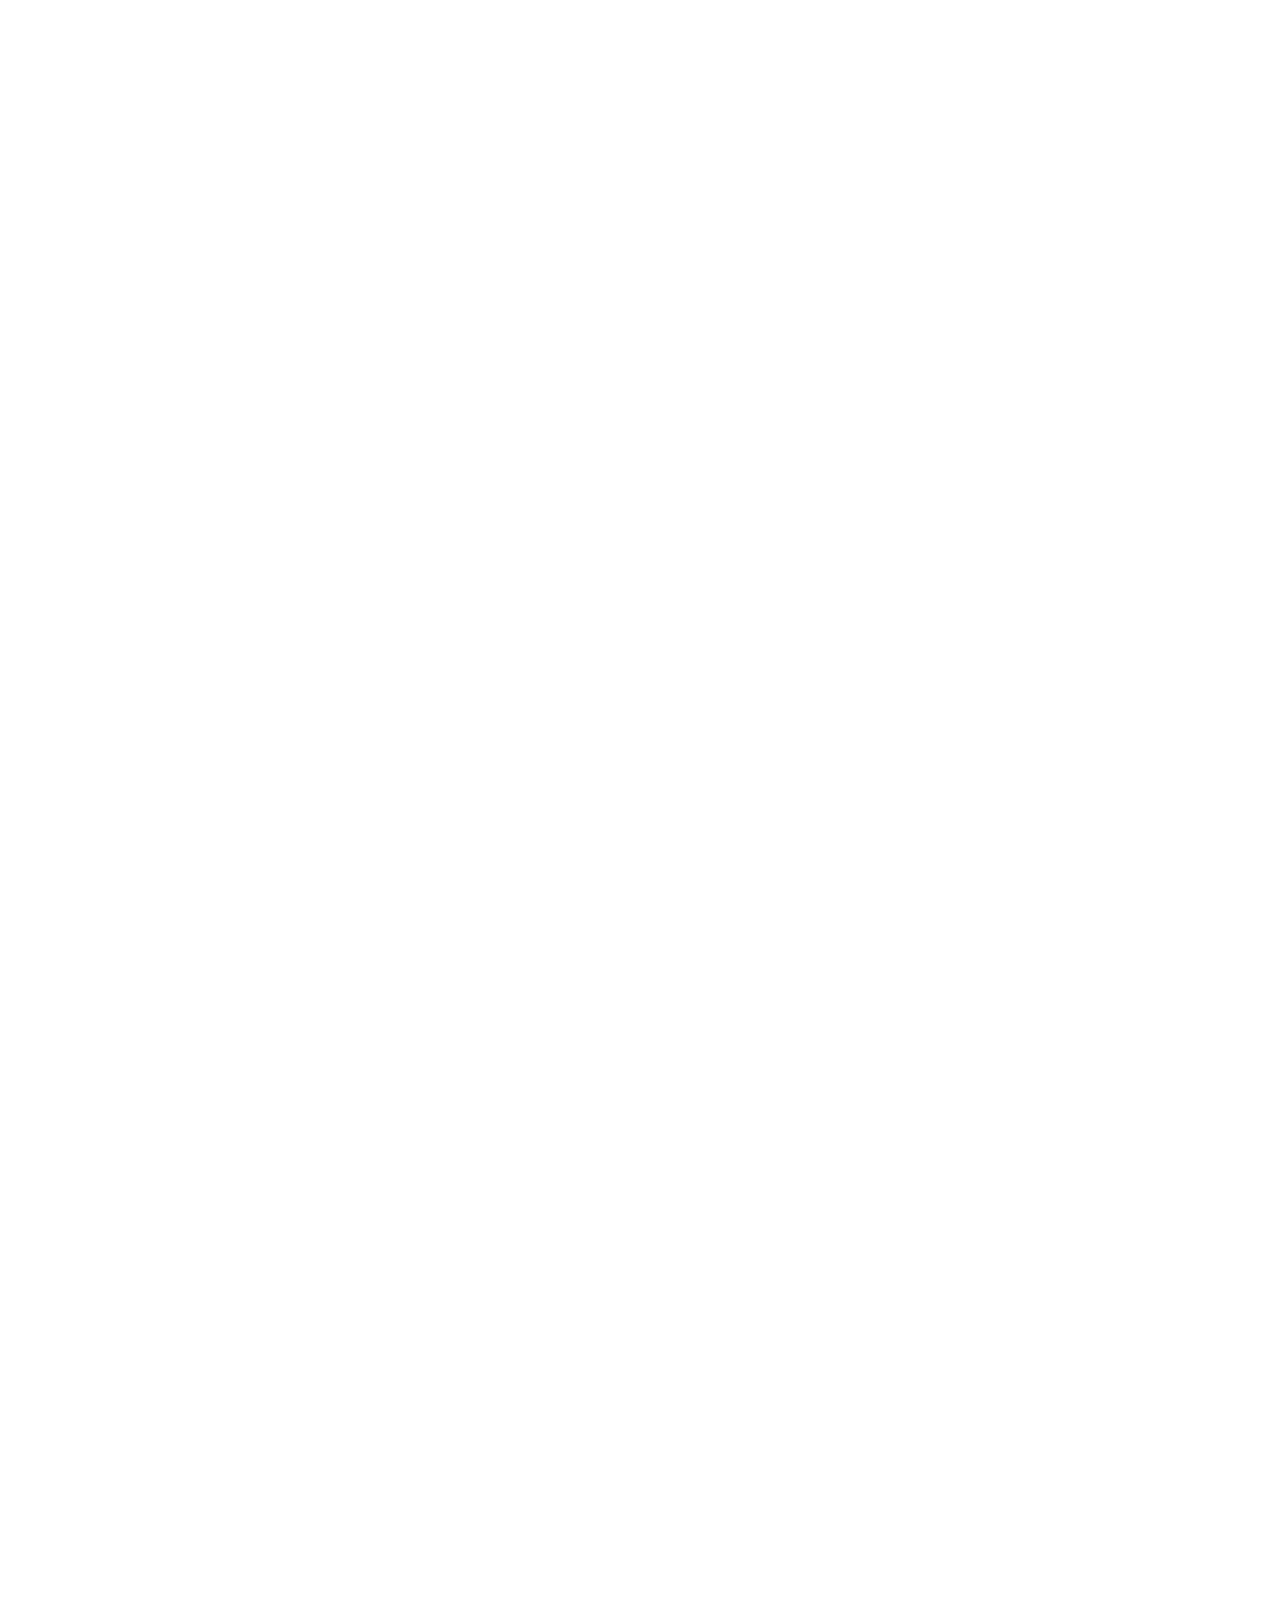
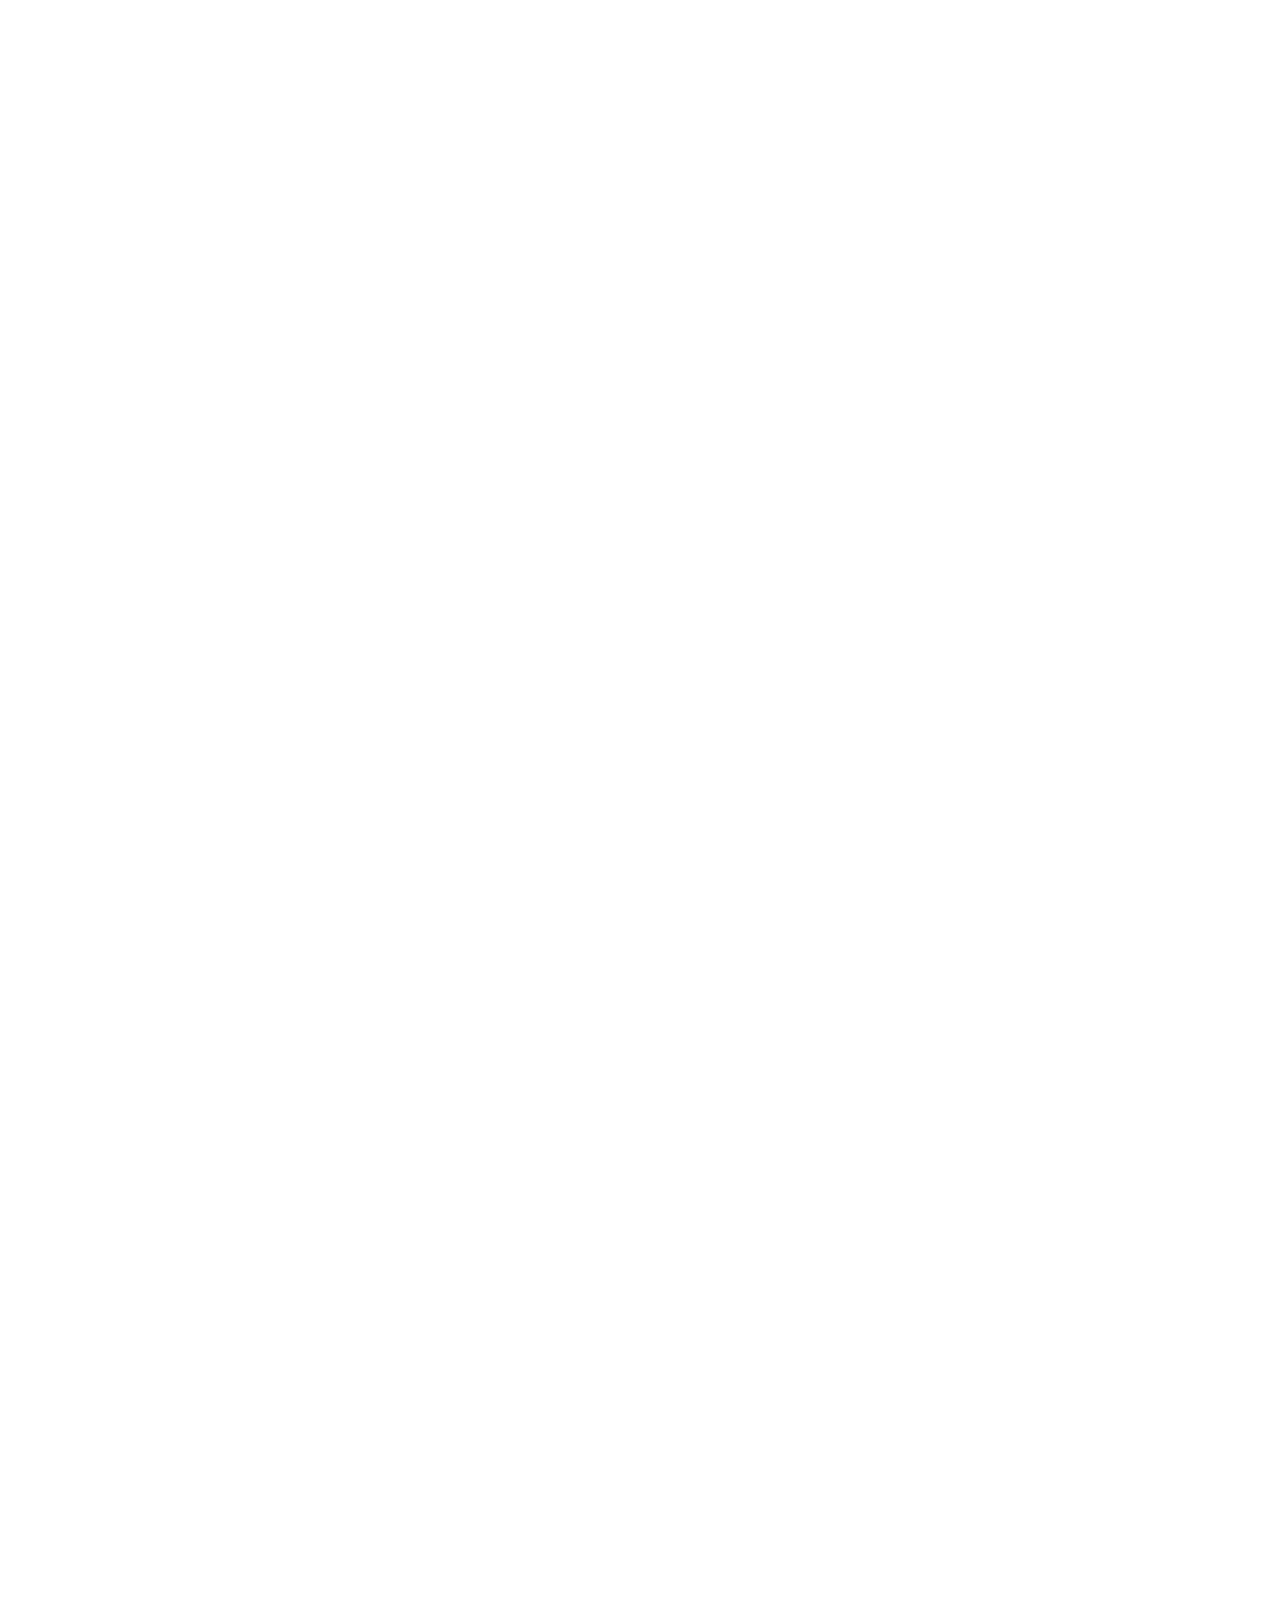
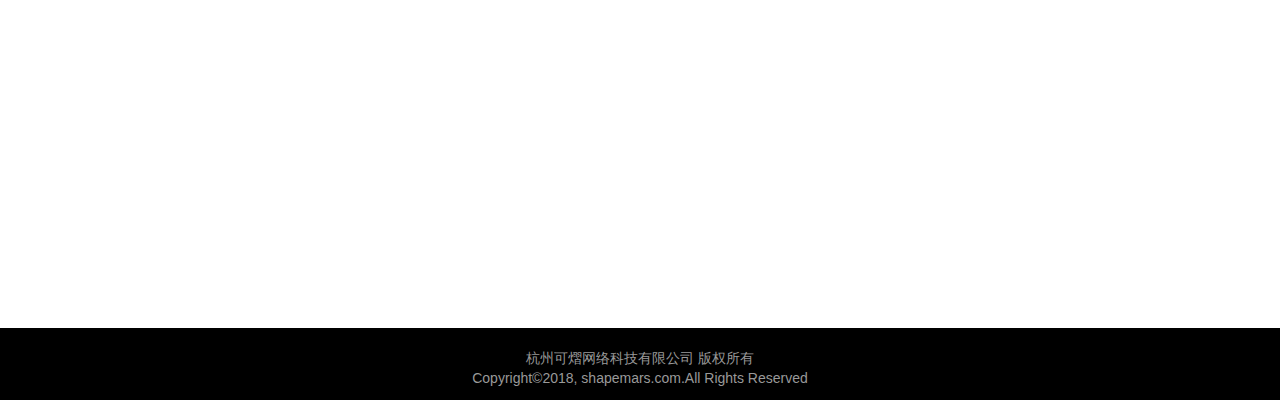
==== commit 5873574c: "'1'" ====
--- a/details.html
+++ b/details.html
@@ -3,67 +3,64 @@
 <head>
 	<meta charset="UTF-8">
 	<meta name="viewport" content="width=device-width,initial-scale=1.0, minimum-scale=1.0, maximum-scale=1.0, user-scalable=no"/>
-	<meta http-equiv="X-UA-Compatible" content="ie=edge"/>
+	<meta http-equiv="X-UA-Compatible" content="IE=edge,chrome=1"/>
 	<meta name="Keywords" content="恋爱并不是一种神奇的天赋，而是一种能力，就像打球，游泳一样。每个人都可以通过学习和努力，来掌握其中的方法，拥有更好的爱情"/>
 	<meta name="Description" content="恋爱并不是一种神奇的天赋，而是一种能力，就像打球，游泳一样。每个人都可以通过学习和努力，来掌握其中的方法，拥有更好的爱情"/>
 	<title>Mars，你的恋爱教练</title>
 	<link rel="shortcut icon" href="img/favicon.ico" type="image/x-icon">
 	<link rel="stylesheet" type="text/css" href="css/reset.css">
-	<!--<link rel="stylesheet" type="text/css" href="css/font.css?v=1">-->
 	<link rel="stylesheet" type="text/css" href="css/style.css?v=1.0">
 	<link rel="stylesheet" type="text/css" href="css/media.css?v=1.0">
 	<script type="text/javascript" src="js/jquery-1.11.1.min.js"></script>
 </head>
 <body>
-	<div class="main">
-		<!--pages start-->
-		<section class="section section1">
-			<div class="section1_cnt">
-				<img src="img/logo.png" class="logo opacity_0" alt="logo"/>
-				<h2 class="section1_title opacity_0">Mars , 你的恋爱教练</h2>
-				<p class="section1_description title_pc none opacity_0">恋爱并不是一种神奇的天赋，而是一种能力，就像打球，游泳一样。每个人</br>
-				都可以通过学习和努力，来掌握其中的方法，拥有更好的爱情</p>
-				<p class="section1_description title_wap none opacity_0">恋爱并不是一种神奇的天赋，</br>而是一种能力，就像打球，游泳一样。</br>每个人
-				都可以通过学习和努力，</br>来掌握其中的方法，拥有更好的爱情。</p>
-				<div class="section1_download opacity_0">
-					<button class="hand" id="download_btn">下载</button>
-					<p>苹果客户端</p>
-				</div>
-			</div>
-		</section>
-		<section class="section section2">
-			<h2 class="section2_title opacity_0 anchor2">女朋友不是追到的，</br>是吸引到的</h2>
-			<p class="section2_description opacity_0 anchor3">
-				恋爱的核心，是吸引，而不是迎合。<br/>你可能会有这样的经历，对自己喜欢的人无条件的付出，甚至做了很多违反自己原则的事情。这个过程很辛苦，也很漫长，希望通过更多的付出，去感动她，去追到她。但是，她却告诉你，你是一个好人。<br/>其实，你真正应该学习和努力的，不是怎么去追求，而是怎么去吸引</p>
-			<div class="section2_img opacity_0 anchor1"></div>
-		</section>
-		<section class="section section3">
-			<h2 class="section2_title t_l opacity_0 anchor5">发现并驾驭，<br/>吸引力的密码</h2>
-			<p class="section2_description t_l opacity_0 anchor6">
-				吸引是自然而然发生的。每个人的内心，都有一个神奇的程序，会告诉我们，谁是更有魅力的异性。我们甚至都不需要去思考，就会自动的做出判断。<br/>所以，只要我们发现并驾驭了其中的密码，就可以自然而然的，打开异性心中的吸引力开关</p>
-			<div class="section2_img opacity_0 anchor4"></div>
-		</section>
-		<section class="section section4 anchor8">
-			<h2 class="section4_title title_pc none opacity_0 anchor7">我们一起 , 开启这段神奇的旅程</h2>
-			<h2 class="section4_title title_wap none opacity_0 anchor7">我们一起 , <br/>开启这段神奇的旅程</h2>
-			<div class="section2_img"></div>
-		</section>
-		<!--pages end-->
-		<!--footer start-->
-		<div class="footer">
-			<p class="t_c">杭州可熠网络科技有限公司   版权所有</br>Copyright©2018, shapemars.com.All Rights Reserved</p>
-		</div>
-		<!--footer end-->
-		<!--下载提示弹框 start-->
-		<div class="popup_box none">
-			<div class="popup_layer"></div>
-			<div class="popup">
-				<p>产品将于2018年2月10日上线</br>敬请期待!</p>
-				<button class="hand close">确定</button>
+	<!--pages start-->
+	<section class="section section1">
+		<div class="section1_cnt">
+			<img src="img/logo.png" class="logo opacity_0" alt="logo"/>
+			<h2 class="section1_title opacity_0">Mars , 你的恋爱教练</h2>
+			<p class="section1_description title_pc none opacity_0">恋爱并不是一种神奇的天赋，而是一种能力，就像打球，游泳一样。每个人</br>
+			都可以通过学习和努力，来掌握其中的方法，拥有更好的爱情</p>
+			<p class="section1_description title_wap none opacity_0">恋爱并不是一种神奇的天赋，</br>而是一种能力，就像打球，游泳一样。</br>
+			每个人都可以通过学习和努力，</br>来掌握其中的方法，拥有更好的爱情</p>
+			<div class="section1_download opacity_0">
+				<button class="hand" id="download_btn">下载</button>
+				<p>苹果客户端</p>
 			</div>
 		</div>
-		<!--下载提示弹框 end-->
-		<script type="text/javascript" src="js/main.js?v=1.0"></script>
+	</section>
+	<section class="section section2">
+		<h2 class="section2_title opacity_0 anchor2">女朋友不是追到的，</br>是吸引到的</h2>
+		<p class="section2_description opacity_0 anchor3">
+			恋爱的核心，是吸引，而不是迎合。<br/>你可能会有这样的经历，对自己喜欢的人无条件的付出，甚至做了很多违反自己原则的事情。这个过程很辛苦，也很漫长，希望通过更多的付出，去感动她，去追到她。但是，她却告诉你，你是一个好人。<br/>其实，你真正应该学习和努力的，不是怎么去追求，而是怎么去吸引</p>
+		<div class="section2_img opacity_0 anchor1"></div>
+	</section>
+	<section class="section section3">
+		<h2 class="section2_title t_l opacity_0 anchor5">发现并驾驭，<br/>吸引力的密码</h2>
+		<p class="section2_description t_l opacity_0 anchor6">
+			吸引是自然而然发生的。每个人的内心，都有一个神奇的程序，会告诉我们，谁是更有魅力的异性。我们甚至都不需要去思考，就会自动的做出判断。<br/>所以，只要我们发现并驾驭了其中的密码，就可以自然而然的，打开异性心中的吸引力开关</p>
+		<div class="section2_img opacity_0 anchor4"></div>
+	</section>
+	<section class="section section4 anchor8">
+		<h2 class="section4_title title_pc none opacity_0 anchor7">我们一起 , 开启这段神奇的旅程</h2>
+		<h2 class="section4_title title_wap none opacity_0 anchor7">我们一起 , <br/>开启这段神奇的旅程</h2>
+		<div class="section2_img"></div>
+	</section>
+	<!--pages end-->
+	<!--footer start-->
+	<div class="footer">
+		<p class="t_c">杭州可熠网络科技有限公司   版权所有</br>Copyright©2018, shapemars.com.All Rights Reserved</p>
 	</div>
+	<!--footer end-->
+	<!--下载提示弹框 start-->
+	<div class="popup_box none">
+		<div class="popup_layer"></div>
+		<div class="popup">
+			<p>产品将于2018年2月10日上线</br>敬请期待!</p>
+			<button class="hand close">确定</button>
+		</div>
+	</div>
+	<!--下载提示弹框 end-->
+	<script type="text/javascript" src="js/main.js?v=1.0"></script>
 </body>
 </html>--- a/css/style.css
+++ b/css/style.css
@@ -3,6 +3,7 @@
 	height: 100%;
 	overflow-x: hidden;
 	overflow-y: auto;
+	-webkit-overflow-scrolling: touch;
 }
 .section{
 	position: relative;
@@ -30,7 +31,7 @@
 }
 .section1_title{
 	line-height: 1.2;
-	font-size: 5.4rem;
+	font-size: 5.0rem;
 	color: #fff;
 	margin-top: 3rem;
 	font-weight: 800;
@@ -114,14 +115,14 @@
 }
 .section2_title{
 	line-height: 1.2;
-	font-size: 5.4rem;
+	font-size: 5.0rem;
 	color: #111;
 	padding: 3rem 0rem 0rem 3rem;
 	font-weight: 800;
 }
 .section2_description{
 	line-height: 1.6;
-	margin-top: 2.8rem;
+	margin-top: 2.6rem;
 	padding: 0 3rem;
 	color: #111;
 	font-size: 1.8rem;
@@ -155,7 +156,7 @@
 	top: 50%;
 	margin-top: -37px;
 	color: #fff;
-	font-size: 5.4rem;
+	font-size: 5.0rem;
 	font-weight: 800;
 	text-align: center;
 }
